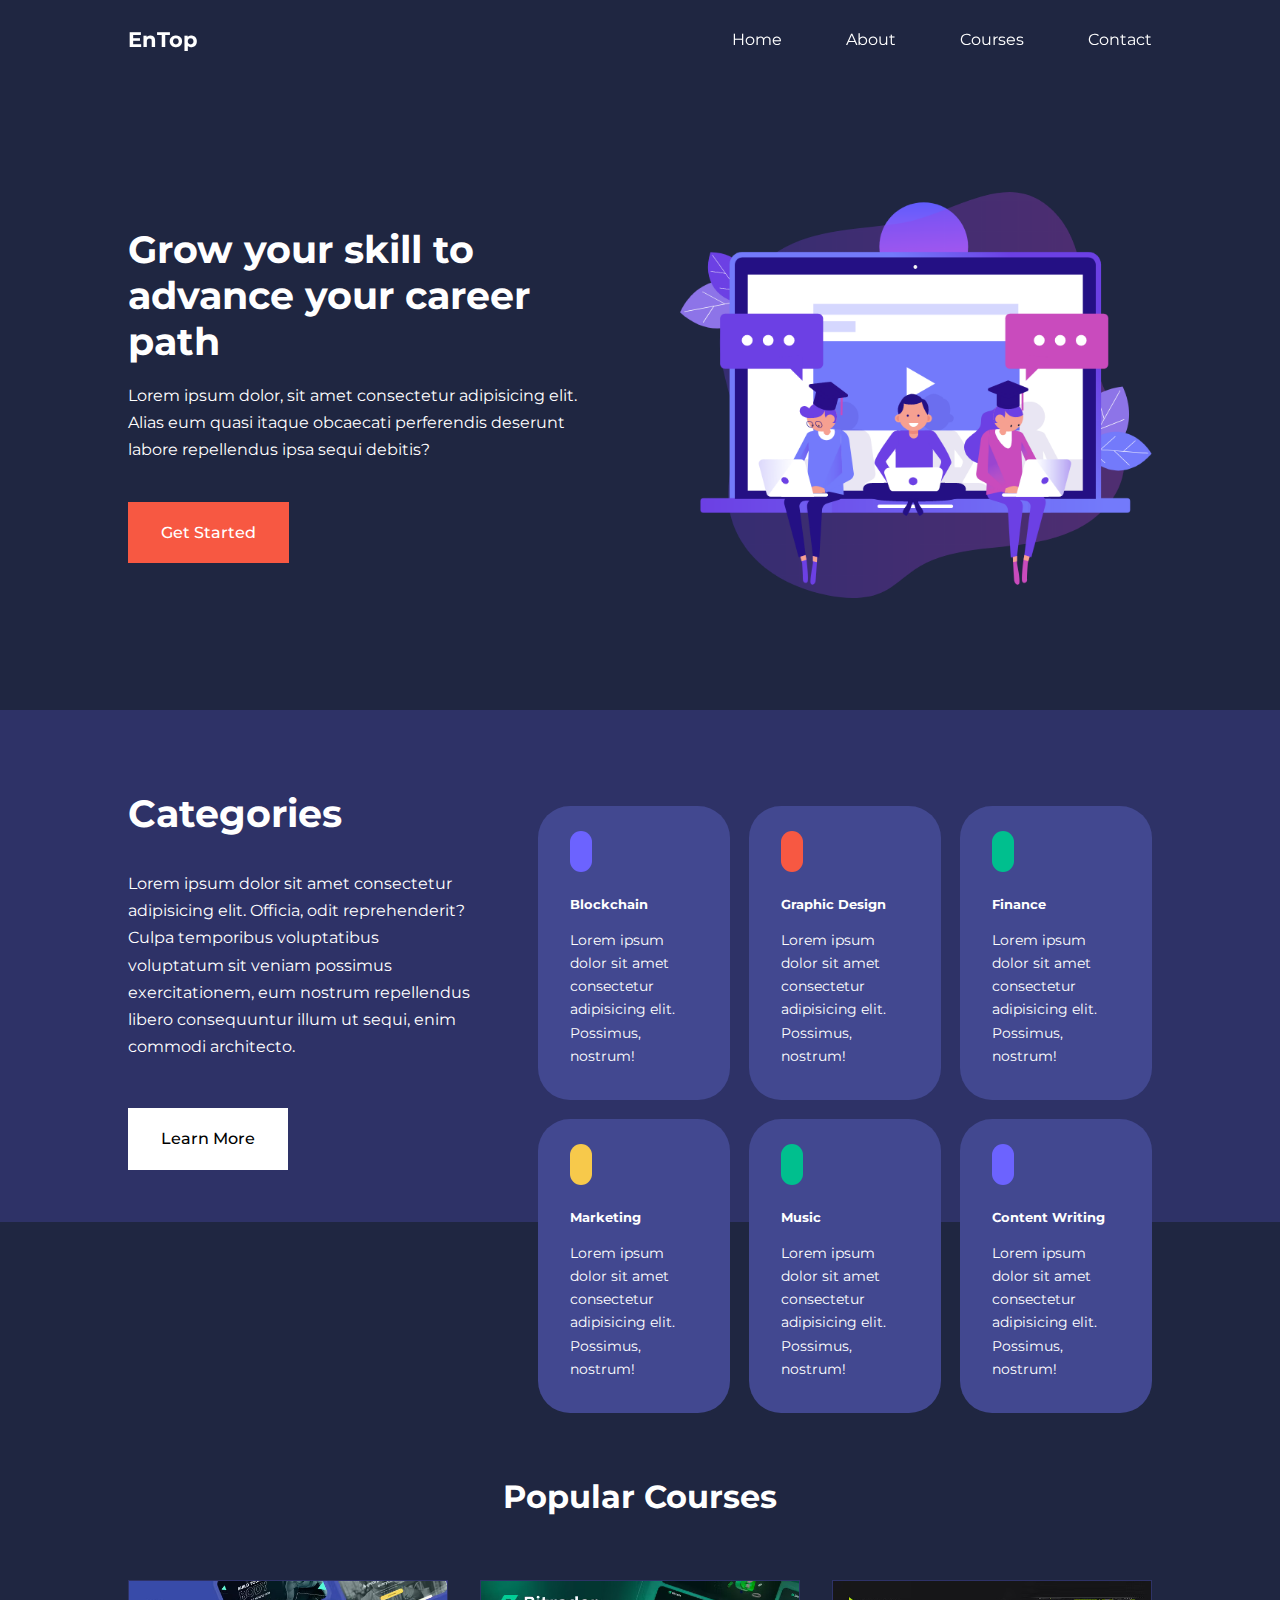
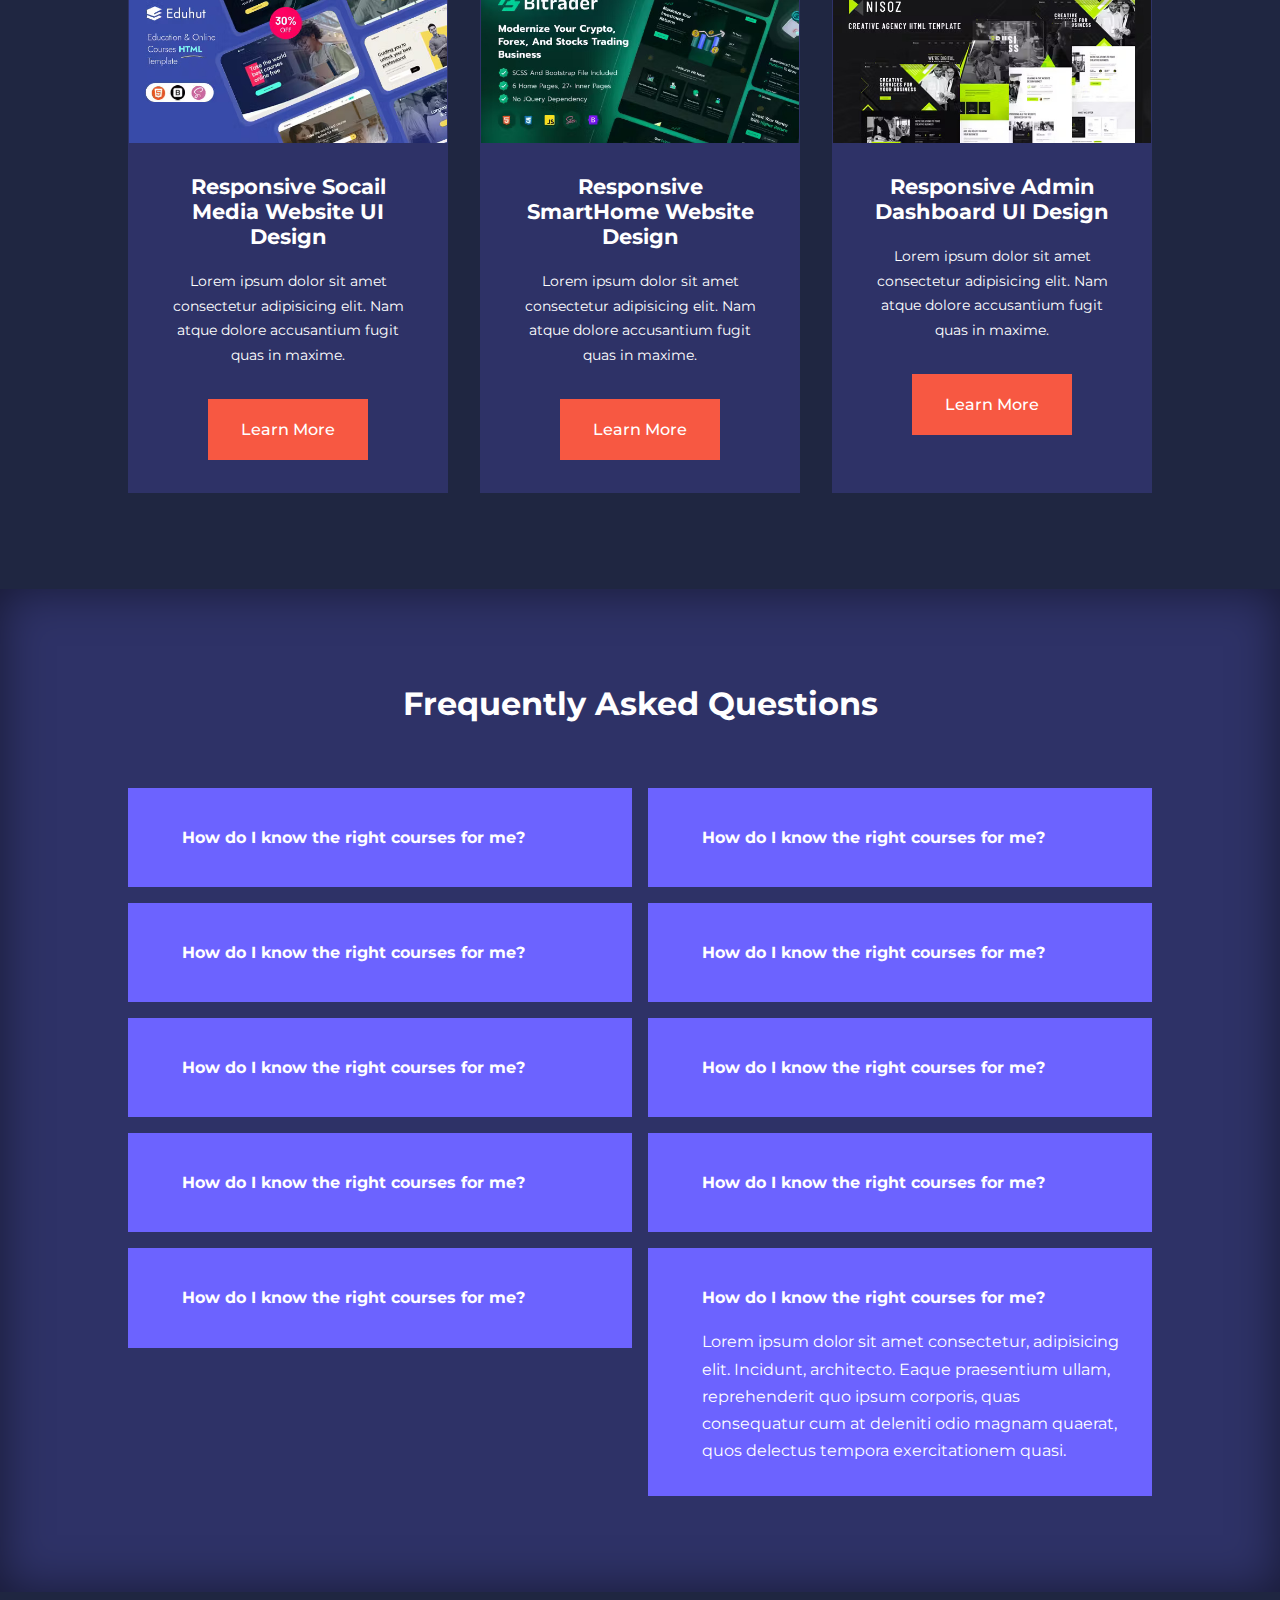
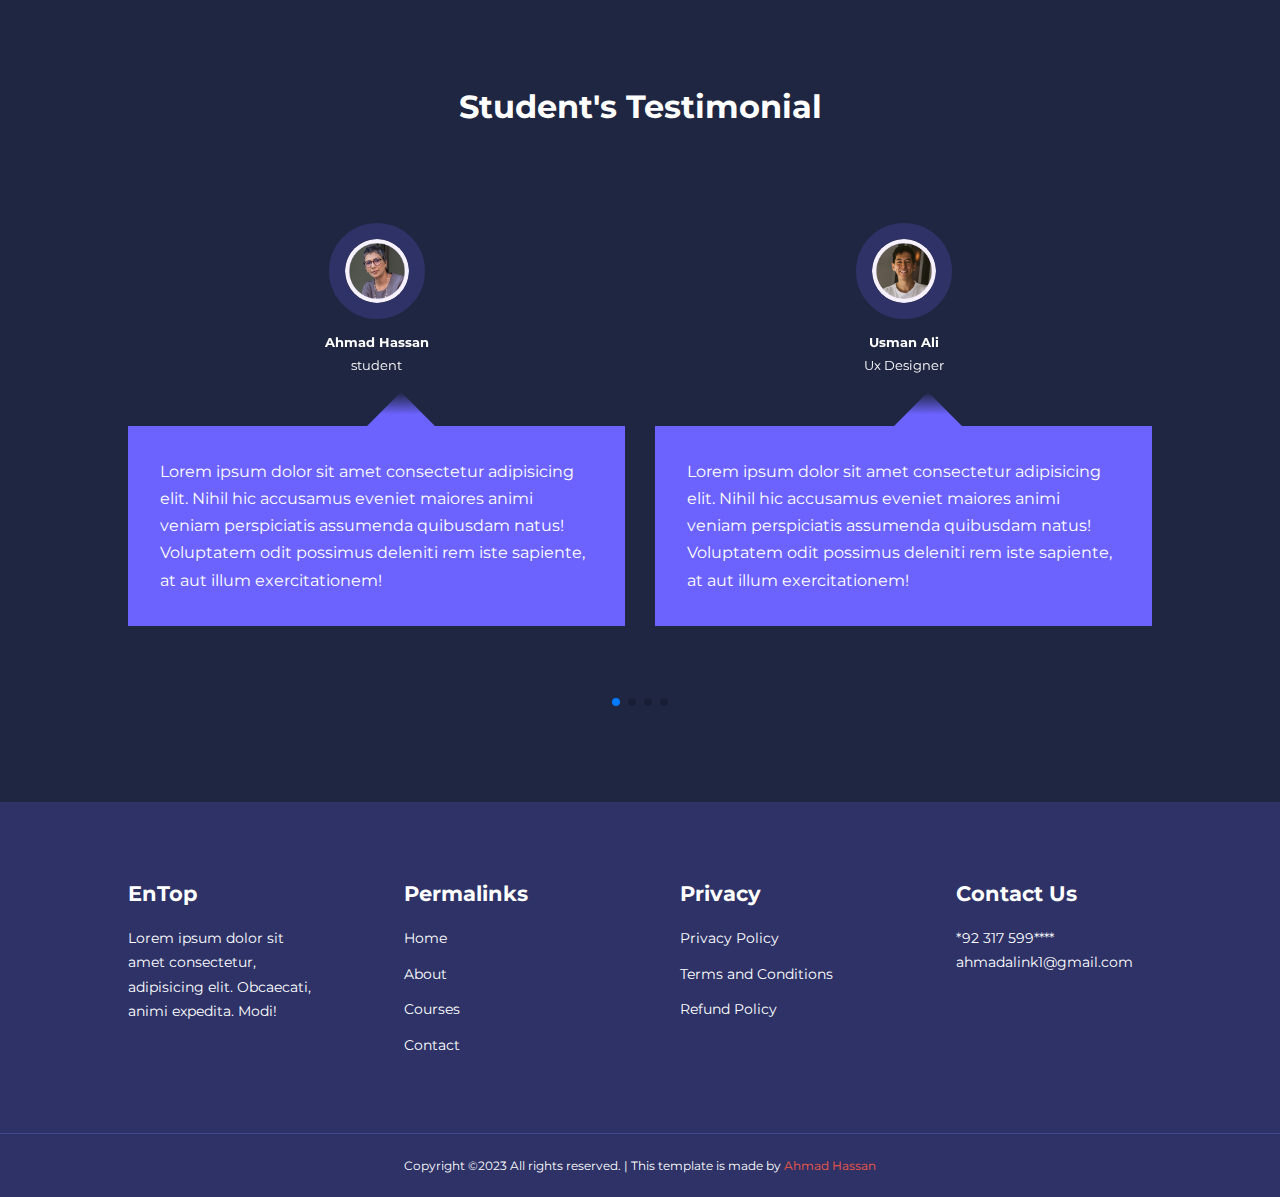
==== index.html @ 5200e000 "initial commit" ====
<!DOCTYPE html>
<html lang="en">

<head>
  <meta charset="UTF-8" />
  <meta name="viewport" content="width=device-width, initial-scale=1.0" />
  <link rel="stylesheet" href="./css/style.css" />

  <!-- IconScout CDN Link -->
  <link rel="stylesheet" href="https://unicons.iconscout.com/release/v4.0.8/css/line.css" />

  <!-- SwiperJS CDN Link -->
  <link rel="stylesheet" href="https://cdn.jsdelivr.net/npm/swiper@10/swiper-bundle.min.css" />

  <title>Educational Website</title>
</head>

<body>
  <!-- ================== Navbar Section ======================= -->
  <nav>
    <div class="container nav-container">
      <a href="index.html">
        <h4>EnTop</h4>
      </a>
      <ul class="nav-menu">
        <li><a href="index.html">Home</a></li>
        <li><a href="about.html">About</a></li>
        <li><a href="courses.html">Courses</a></li>
        <li><a href="contact.html">Contact</a></li>
      </ul>
      <button id="open-menu-btn"><i class="uil uil-bars"></i></button>
      <button id="close-menu-btn"><i class="uil uil-multiply"></i></button>
    </div>
  </nav>



  <!-- ==================== Header Section ===================== -->
  <header>
    <div class="container header-container">
      <div class="header-left">
        <h1>Grow your skill to advance your career path</h1>
        <p>
          Lorem ipsum dolor, sit amet consectetur adipisicing elit. Alias eum
          quasi itaque obcaecati perferendis deserunt labore repellendus ipsa
          sequi debitis?
        </p>
        <a href="courses.html" class="btn btn-primary">Get Started</a>
      </div>

      <div class="header-right">
        <div class="header-right-image">
          <img src="/images/header.png" alt="Header Image" />
        </div>
      </div>
    </div>
  </header>



  <!-- ==================== Category Section ===================== -->
  <section class="categories">
    <div class="container categories-container">
      <div class="categories-left">
        <h1>Categories</h1>
        <p>
          Lorem ipsum dolor sit amet consectetur adipisicing elit. Officia,
          odit reprehenderit? Culpa temporibus voluptatibus voluptatum sit
          veniam possimus exercitationem, eum nostrum repellendus libero
          consequuntur illum ut sequi, enim commodi architecto.
        </p>
        <a href="#" class="btn">Learn More</a>
      </div>

      <div class="categories-right">
        <article class="category">
          <span class="category-icon"><i class="uil uil-bitcoin-circle"></i></span>
          <h5>Blockchain</h5>
          <p>
            Lorem ipsum dolor sit amet consectetur adipisicing elit. Possimus,
            nostrum!
          </p>
        </article>

        <article class="category">
          <span class="category-icon"><i class="uil uil-palette"></i></span>
          <h5>Graphic Design</h5>
          <p>
            Lorem ipsum dolor sit amet consectetur adipisicing elit. Possimus,
            nostrum!
          </p>
        </article>

        <article class="category">
          <span class="category-icon"><i class="uil uil-usd-circle"></i></span>
          <h5>Finance</h5>
          <p>
            Lorem ipsum dolor sit amet consectetur adipisicing elit. Possimus,
            nostrum!
          </p>
        </article>

        <article class="category">
          <span class="category-icon"><i class="uil uil-megaphone"></i></span>
          <h5>Marketing</h5>
          <p>
            Lorem ipsum dolor sit amet consectetur adipisicing elit. Possimus,
            nostrum!
          </p>
        </article>

        <article class="category">
          <span class="category-icon"><i class="uil uil-music"></i></span>
          <h5>Music</h5>
          <p>
            Lorem ipsum dolor sit amet consectetur adipisicing elit. Possimus,
            nostrum!
          </p>
        </article>

        <article class="category">
          <span class="category-icon"><i class="uil uil-edit-alt"></i></span>
          <h5>Content Writing</h5>
          <p>
            Lorem ipsum dolor sit amet consectetur adipisicing elit. Possimus,
            nostrum!
          </p>
        </article>
      </div>
    </div>
  </section>



  <!-- ==================== Courses Section ===================== -->
  <section class="courses">
    <h2>Popular Courses</h2>
    <div class="container courses-container">
      <article class="course">
        <div class="course-image">
          <img src="/images/courses/course1.jpg" alt="course1 img">
        </div>
        <div class="course-info">
          <h4>Responsive Socail Media Website UI Design</h4>
          <p>Lorem ipsum dolor sit amet consectetur adipisicing elit. Nam atque dolore accusantium fugit quas in maxime.
          </p>
          <a href="courses.html" class="btn btn-primary">Learn More</a>
        </div>
      </article>

      <article class="course">
        <div class="course-image">
          <img src="/images/courses/course2.jpg" alt="course2 img">
        </div>
        <div class="course-info">
          <h4>Responsive SmartHome Website Design</h4>
          <p>Lorem ipsum dolor sit amet consectetur adipisicing elit. Nam atque dolore accusantium fugit quas in maxime.
          </p>
          <a href="courses.html" class="btn btn-primary">Learn More</a>
        </div>
      </article>

      <article class="course">
        <div class="course-image">
          <img src="/images/courses/course3.jpg" alt="course3 img">
        </div>
        <div class="course-info">
          <h4>Responsive Admin Dashboard UI Design</h4>
          <p>Lorem ipsum dolor sit amet consectetur adipisicing elit. Nam atque dolore accusantium fugit quas in maxime.
          </p>
          <a href="courses.html" class="btn btn-primary">Learn More</a>
      </article>
    </div>
    </div>
  </section>



  <!-- ==================== FAQs Section ===================== -->
  <section class="faqs">
    <h2>Frequently Asked Questions</h2>
    <div class="container faqs-container">
      <article class="faq">
        <div class="faq-icon"><i class="uil uil-plus"></i></div>
        <div class="question-answer">
          <h4>How do I know the right courses for me?</h4>
          <p>Lorem ipsum dolor sit amet consectetur, adipisicing elit. Incidunt, architecto. Eaque praesentium ullam,
            reprehenderit quo ipsum corporis, quas consequatur cum at deleniti odio magnam quaerat, quos delectus
            tempora exercitationem quasi.</p>
        </div>
      </article>

      <article class="faq">
        <div class="faq-icon"><i class="uil uil-plus"></i></div>
        <div class="question-answer">
          <h4>How do I know the right courses for me?</h4>
          <p>Lorem ipsum dolor sit amet consectetur, adipisicing elit. Incidunt, architecto. Eaque praesentium ullam,
            reprehenderit quo ipsum corporis, quas consequatur cum at deleniti odio magnam quaerat, quos delectus
            tempora exercitationem quasi.</p>
        </div>
      </article>

      <article class="faq">
        <div class="faq-icon"><i class="uil uil-plus"></i></div>
        <div class="question-answer">
          <h4>How do I know the right courses for me?</h4>
          <p>Lorem ipsum dolor sit amet consectetur, adipisicing elit. Incidunt, architecto. Eaque praesentium ullam,
            reprehenderit quo ipsum corporis, quas consequatur cum at deleniti odio magnam quaerat, quos delectus
            tempora exercitationem quasi.</p>
        </div>
      </article>

      <article class="faq">
        <div class="faq-icon"><i class="uil uil-plus"></i></div>
        <div class="question-answer">
          <h4>How do I know the right courses for me?</h4>
          <p>Lorem ipsum dolor sit amet consectetur, adipisicing elit. Incidunt, architecto. Eaque praesentium ullam,
            reprehenderit quo ipsum corporis, quas consequatur cum at deleniti odio magnam quaerat, quos delectus
            tempora exercitationem quasi.</p>
        </div>
      </article>

      <article class="faq">
        <div class="faq-icon"><i class="uil uil-plus"></i></div>
        <div class="question-answer">
          <h4>How do I know the right courses for me?</h4>
          <p>Lorem ipsum dolor sit amet consectetur, adipisicing elit. Incidunt, architecto. Eaque praesentium ullam,
            reprehenderit quo ipsum corporis, quas consequatur cum at deleniti odio magnam quaerat, quos delectus
            tempora exercitationem quasi.</p>
        </div>
      </article>

      <article class="faq">
        <div class="faq-icon"><i class="uil uil-plus"></i></div>
        <div class="question-answer">
          <h4>How do I know the right courses for me?</h4>
          <p>Lorem ipsum dolor sit amet consectetur, adipisicing elit. Incidunt, architecto. Eaque praesentium ullam,
            reprehenderit quo ipsum corporis, quas consequatur cum at deleniti odio magnam quaerat, quos delectus
            tempora exercitationem quasi.</p>
        </div>
      </article>

      <article class="faq">
        <div class="faq-icon"><i class="uil uil-plus"></i></div>
        <div class="question-answer">
          <h4>How do I know the right courses for me?</h4>
          <p>Lorem ipsum dolor sit amet consectetur, adipisicing elit. Incidunt, architecto. Eaque praesentium ullam,
            reprehenderit quo ipsum corporis, quas consequatur cum at deleniti odio magnam quaerat, quos delectus
            tempora exercitationem quasi.</p>
        </div>
      </article>

      <article class="faq">
        <div class="faq-icon"><i class="uil uil-plus"></i></div>
        <div class="question-answer">
          <h4>How do I know the right courses for me?</h4>
          <p>Lorem ipsum dolor sit amet consectetur, adipisicing elit. Incidunt, architecto. Eaque praesentium ullam,
            reprehenderit quo ipsum corporis, quas consequatur cum at deleniti odio magnam quaerat, quos delectus
            tempora exercitationem quasi.</p>
        </div>
      </article>

      <article class="faq">
        <div class="faq-icon"><i class="uil uil-plus"></i></div>
        <div class="question-answer">
          <h4>How do I know the right courses for me?</h4>
          <p>Lorem ipsum dolor sit amet consectetur, adipisicing elit. Incidunt, architecto. Eaque praesentium ullam,
            reprehenderit quo ipsum corporis, quas consequatur cum at deleniti odio magnam quaerat, quos delectus
            tempora exercitationem quasi.</p>
        </div>
      </article>

      <article class="faq open">
        <div class="faq-icon"><i class="uil uil-plus"></i></div>
        <div class="question-answer">
          <h4>How do I know the right courses for me?</h4>
          <p>Lorem ipsum dolor sit amet consectetur, adipisicing elit. Incidunt, architecto. Eaque praesentium ullam,
            reprehenderit quo ipsum corporis, quas consequatur cum at deleniti odio magnam quaerat, quos delectus
            tempora exercitationem quasi.</p>
        </div>
      </article>
    </div>
  </section>



  <!-- ==================== Testimonial Section ===================== -->
  <section class="container testimonials-container mySwiper">
    <h2>Student's Testimonial</h2>
    <div class="swiper-wrapper">

      <article class="testimonial swiper-slide">
        <div class="avatar">
          <img src="/images/testimonial/testimonial1.png" alt="testimonial1">
        </div>
        <div class="testimonial-info">
          <h5>Ahmad Hassan</h5>
          <small>student</small>
        </div>
        <div class="testimonial-body">
          <p>
            Lorem ipsum dolor sit amet consectetur adipisicing elit. Nihil hic accusamus eveniet maiores animi veniam
            perspiciatis assumenda quibusdam natus! Voluptatem odit possimus deleniti rem iste sapiente, at aut illum
            exercitationem!
          </p>
        </div>
      </article>

      <article class="testimonial swiper-slide">
        <div class="avatar">
          <img src="/images/testimonial/testimonial2.png" alt="testimonial2">
        </div>
        <div class="testimonial-info">
          <h5>Usman Ali</h5>
          <small>Ux Designer</small>
        </div>
        <div class="testimonial-body">
          <p>
            Lorem ipsum dolor sit amet consectetur adipisicing elit. Nihil hic accusamus eveniet maiores animi veniam
            perspiciatis assumenda quibusdam natus! Voluptatem odit possimus deleniti rem iste sapiente, at aut illum
            exercitationem!
          </p>
        </div>
      </article>

      <article class="testimonial swiper-slide">
        <div class="avatar">
          <img src="/images/testimonial/testimonial3.png" alt="testimonial3">
        </div>
        <div class="testimonial-info">
          <h5>Bilal Malik</h5>
          <small>student</small>
        </div>
        <div class="testimonial-body">
          <p>
            Lorem ipsum dolor sit amet consectetur adipisicing elit. Nihil hic accusamus eveniet maiores animi veniam
            perspiciatis assumenda quibusdam natus! Voluptatem odit possimus deleniti rem iste sapiente, at aut illum
            exercitationem!
          </p>
        </div>
      </article>

      <article class="testimonial swiper-slide">
        <div class="avatar">
          <img src="/images/testimonial/testimonial4.png" alt="testimonial4">
        </div>
        <div class="testimonial-info">
          <h5>Muhammad Uzair</h5>
          <small>student</small>
        </div>
        <div class="testimonial-body">
          <p>
            Lorem ipsum dolor sit amet consectetur adipisicing elit. Nihil hic accusamus eveniet maiores animi veniam
            perspiciatis assumenda quibusdam natus! Voluptatem odit possimus deleniti rem iste sapiente, at aut illum
            exercitationem!
          </p>
        </div>
      </article>

      <article class="testimonial swiper-slide">
        <div class="avatar">
          <img src="/images/testimonial/testimonial5.png" alt="testimonial5">
        </div>
        <div class="testimonial-info">
          <h5>Abdullah</h5>
          <small>student</small>
        </div>
        <div class="testimonial-body">
          <p>
            Lorem ipsum dolor sit amet consectetur adipisicing elit. Nihil hic accusamus eveniet maiores animi veniam
            perspiciatis assumenda quibusdam natus! Voluptatem odit possimus deleniti rem iste sapiente, at aut illum
            exercitationem!
          </p>
        </div>
      </article>
    </div>
    <div class="swiper-pagination"></div>
  </section>



    <!-- ==================== Footer Section ===================== -->
    <footer class="footer">
    <div class="container footer-container">

      <div class="footer-1">
        <a href="index.html" class="footer-logo"><h4>EnTop</h4></a>
        <p>Lorem ipsum dolor sit amet consectetur, adipisicing elit. Obcaecati, animi expedita. Modi!</p>
      </div>

      <div class="footer-2">
        <h4>Permalinks</h4>
        <ul class="permalinks">
          <li><a href="index.html">Home</a></li>
          <li><a href="about.html">About</a></li>
          <li><a href="courses.html">Courses</a></li>
          <li><a href="contact.html">Contact</a></li>
        </ul>
      </div>

      <div class="footer-3">
        <h4>Privacy</h4>
        <ul class="privacy">
          <li><a href="#">Privacy Policy</a></li>
          <li><a href="#"></a>Terms and Conditions</li>
          <li><a href="#">Refund Policy</a></li>
        </ul>
      </div>

      <div class="footer-4">
        <h4>Contact Us</h4>
        <p>*92 317 599****</p>
        <p>ahmadalink1@gmail.com</p>
        <ul class="footer-social-links">
          <li><a href="facebook.com"><i class="uil uil-facebook"></i></a></li>
          <li><a href="instagram.com"><i class="uil uil-instagram"></i></a></li>
          <li><a href="twitter.com"><i class="uil uil-twitter"></i></a></li>
          <li><a href="linkedin.com"><i class="uil uil-linkedin"></i></a></li>
        </ul>
      </div>

    </div>
    <div class="footer-copyright">
      <small>Copyright ©2023 All rights reserved. | This template is made by <span class="copyright-name">Ahmad Hassan</span></small>
    </div>
  </footer>

  <script src="https://cdn.jsdelivr.net/npm/swiper@10/swiper-bundle.min.js"></script>
  <script src="/main.js"></script>

  <script>
    var swiper = new Swiper(".mySwiper", {
      slidesPerView: 1,
      spaceBetween: 30,
      pagination: {
        el: ".swiper-pagination",
        clickable: true,
      },
      // when width is >= 600px
      breakpoints: {
        600: {
          slidesPerView: 2
        }
      }
    });
  </script>

</body>
</html>
---- css/style.css ----
@import url('https://fonts.googleapis.com/css2?family=Montserrat:wght@300;400;500;600;700;800;900&display=swap');

*{
    margin: 0;
    padding: 0;
    border: 0;
    outline: 0;
    box-sizing: border-box;
    text-decoration: none;
    list-style: none;
}

:root {
    --color-primary: #6c63ff;
    --color-success: #00bf8e;
    --color-warning: #f7c94b;
    --color-danger: #f75842;
    --color-danger-variant: rgba(247, 88, 66, 0.4);
    --color-white: #fff;
    --color-light: rgba(255, 255, 255, 0.7);
    --color-black: #000;
    --color-bg: #1f2641;
    --color-bg1: #2e3267;
    --color-bg2: #424890;

    --container-width-lg: 80%;
    --container-width-md: 90%;
    --container-width-sm: 94%;

    --transition: all 400ms ease;
}

body{
    font-family: 'Montserrat', sans-serif;
    line-height: 1.7;
    color: var(--color-white);
    background-color: var(--color-bg);
}

.container {
    width: var(--container-width-lg);
    margin: 0 auto;
}

section {
    padding: 6rem 0;
}

section h2 {
    text-align: center;
    padding-bottom: 4rem;
}

h1, h2, h3, h4, h5 {
    line-height: 1.2;
}

h1 {
    font-size: 2.4rem;
}

h2 {
    font-size: 2rem;
}

h3 {
    font-size: 1.6rem;
}

h4 {
    font-size: 1.3rem;
}

a {
    color: var(--color-white);
}

img {
    width: 100%;
    display: block;
    object-fit: cover;
}

.btn {
    display: inline-block;
    background: var(--color-white);
    color: var(--color-black);
    padding: 1rem 2rem;
    border: 1px solid transparent;
    font-weight: 500;
    transition: var(--transition);
}

.btn:hover {
    background: transparent;
    color: var(--color-white);
    border-color: var(--color-white);
}

.btn-primary {
    background: var(--color-danger);
    color: var(--color-white);
}

/* ==================== Navbar ======================= */
nav{
    background: transparent;
    width: 100vw;
    height: 5rem;
    position: fixed;
    top: 0;
    z-index: 11;
}

/* change Navbar style on scroll using Javascript */
.window-scroll {
    background-color: var(--color-primary);
    box-shadow: 0 1rem 2rem rgba(0, 0, 0, 0.2);
}

.nav-container {
    height: 100%;
    display: flex;
    justify-content: space-between;
    align-items: center;
}

nav button {
    display: none;
}

.nav-menu {
    display: flex;
    align-items: center;
    gap: 4rem;
}

.nav-menu a {
    font-weight: 0.9rem;
    transition: var(--transition);
}

.nav-menu a:hover {
    color: var(--color-bg2);
}

/* ==================== Header ======================= */
header {
    position: relative;
    top: 5rem;
    overflow: hidden;
    height: 70vh;
    margin-bottom: 5rem;
}

.header-container {
    display: grid;
    grid-template-columns: 1fr 1fr;
    align-items: center;
    gap: 5rem;
    height: 100%;
}

.header-left p {
    margin: 1rem 0 2.4rem;
}

/* ==================== Categories ======================= */
.categories {
    background: var(--color-bg1);
    height: 32rem;
}

.categories h1 {
    line-height: 1rem;
    margin-bottom: 3rem;
}

.categories-container {
    display: grid;
    grid-template-columns: 40% 60%;
}

.categories-left {
    margin-right: 4rem;
}

.categories-left p {
    margin: 1rem 0 3rem;
}

.categories-right {
    display: grid;
    grid-template-columns: repeat(3, 1fr);
    gap: 1.2rem;
}

.category {
    background: var(--color-bg2);
    padding: 2rem;
    border-radius: 2rem;
    transition: var(--transition);
}

.category:hover {
    box-shadow: 0 3rem 3rem rgba(0, 0, 0, 0.3);
}

.category:nth-child(2) .category-icon {
    background: var(--color-danger);
}

.category:nth-child(3) .category-icon {
    background: var(--color-success);
}

.category:nth-child(4) .category-icon {
    background: var(--color-warning);
}

.category:nth-child(5) .category-icon {
    background: var(--color-success);
}

 
.category-icon {
    background: var(--color-primary);
    padding: 0.7rem;
    border-radius: 0.9rem;

}

.category h5 {
    margin: 2rem 0 1rem;
}

.category p {
    font-size: 0.85rem;
}

/* ==================== Popular Courses ======================= */
.courses {
    margin-top: 10rem;
}

.courses-container {
    display: grid;
    grid-template-columns: repeat(3, 1fr);
    gap: 2rem;
}

.course {
    background: var(--color-bg1);
    text-align: center;
    border: 1px solid transparent;
    transition: var(--transition);
}

.course:hover {
    background: transparent;
    border-color: var(--color-primary);
    /* transition: var(--transition); */
}

.course-info {
    padding: 2rem;
}

.course-info p {
    margin: 1.2rem 0 2rem;
    font-size: 0.9rem;
}

/* ==================== Popular Courses ======================= */
.faqs {
    background: var(--color-bg1);
    box-shadow: inset 0 0 3rem rgba(0, 0, 0, 0.5);
}

.faqs-container {
    display: grid;
    grid-template-columns: 1fr 1fr;
    gap: 1rem;
}

.faq {
    background: var(--color-primary);
    padding: 2rem;
    display: flex;
    align-items: center;
    gap: 1.4rem;
    height: fit-content;
    cursor: pointer;
}

.faq-icon {
    align-self: flex-start;
    font-size: 1.2rem;
}

.faq h4 {
    font-size: 1rem;
    line-height: 2.2rem;
}

.faq p {
    margin-top: 0.8rem;
    display: none;
}

/* show/hide faq answer on click using javascript */
.faq.open p {
    display: block;
}

/* ==================== Popular Courses ======================= */
.testimonials-container {
    overflow-x: hidden;
    position: relative;
    margin-bottom: 5rem;
}

.testimonial {
    padding-top: 2rem;
}

.avatar {
    width: 6rem;
    height: 6rem;
    border-radius: 50%;
    overflow: hidden;
    margin: 0 auto 1rem;
    border: 1rem solid var(--color-bg1);
}

.testimonial-info {
    text-align: center;
}

.testimonial-body {
    background: var(--color-primary);
    padding: 2rem;
    margin-top: 3rem;
    position: relative;
}

.testimonial-body::before {
    content: "";
    display: block;
    background: linear-gradient(135deg, transparent, var(--color-primary), var(--color-primary), var(--color-primary));
    width: 3rem;
    height: 3rem;
    position: absolute;
    left: 50%;
    top: -1.5rem;
    transform: rotate(45deg);
}

/* ==================== Popular Courses ======================= */
footer {
    background: var(--color-bg1);
    padding-top: 5rem;
    font-size: 0.9rem;
}

.footer-container {
    display: grid;
    grid-template-columns: repeat(4, 1fr);
    gap: 5rem;

}

.footer-container > div h4 {
    margin-bottom: 1.2rem;
}

.footer-1 p {
    margin: 0 0 2rem;
}
footer ul li {
    margin-bottom: 0.7rem;
}
footer ul li:hover {
    text-decoration: underline;
}

.footer-social-links {
    display: flex;
    gap: 1rem;
    margin-top: 2rem;
    font-size: 1.2rem;
}

.footer-copyright {
    text-align: center;
    margin-top: 4rem;
    padding: 1.2rem 0;
    border-top: 1px solid var(--color-bg2);
}

.copyright-name {
    color: var(--color-danger);
}


/* ==================== Media Query(Tablets) ======================= */
@media screen and (max-width: 1024px) {
    .container {
        width: var(--container-width-md);
    }

    h1 {
        font-size: 2.2rem;
    }

    h2 {
        font-size: 1.7rem;
    }

    h3 {
        font-size: 1.4rem;
    }

    h4 {
        font-size: 1.2rem;
    }

    /* ==================== Navbar(Tablets) ======================= */
    nav button{
    display: inline-block;
    background: transparent;
    font-size: 1.8rem;
    color: var(--color-white);
    cursor: pointer;
    }

    nav button#close-menu-btn {
        display: none;
    }

    .nav-menu {
        position: fixed;
        top: 5rem;
        right: 5%;
        height: fit-content;
        width: 18rem;
        flex-direction: column;
        gap: 0;
        display: none;
    }

    .nav-menu li {
        width: 100%;
        height: 5.8rem;
        /* animation: name duration timing-function delay iteration-count direction fill-mode; */
        animation: animateNavItems 400ms linear forwards;
        transform-origin: top right;
        opacity: 0;
    }

    .nav-menu li:nth-child(2) {
        animation-delay: 200ms;
    }

    .nav-menu li:nth-child(3) {
        animation-delay: 400ms;
    }

    .nav-menu li:nth-child(4) {
        animation-delay: 600ms;
    }

    @keyframes animateNavItems {
        0% {
            transform: rotate(-90deg) rotateX(90deg) scale(0.1);
        }

        100% {
            transform: rotate(0deg) rotateX(0) scale(1);
            opacity: 1;
        }
    }

    .nav-menu li a {
        background: var(--color-primary);
        box-shadow: -4rem 6rem 10rem rgba(0, 0, 0, 0.6);
        width: 100%;
        height: 100%;
        display: grid;
        place-items: center;
    }

    .nav-menu li a:hover {
        background: var(--color-bg2);
        color: var var(--color-white);
    }

    /* ==================== Header(Tablets) ======================= */
    header {
    height: 52vh;
    margin-bottom: 4rem;
    }

    .header-container {
        gap: 0;
        padding-bottom: 3rem;
    }

    /* ==================== Category(Tablets) ======================= */
    .categories {
        height: auto;
    }

    .categories-container {
        grid-template-columns: 1fr;
        gap: 3rem;
    }

    .categories-left {
        margin-right: 0;
    }

    /* ==================== Popular Courses(Tablets) ======================= */
    .courses {
        margin-top: 0;
    }

    .courses-container {
        grid-template-columns: 1fr 1fr;
    }

    /* ==================== FAQs(Tablets) ======================= */
    .faqs-container {
        grid-template-columns: 1fr;
    }

    .faq {
        padding: 1.5rem;
    }

    /* ==================== Footer(Tablets) ======================= */
    .footer-container {
        grid-template-columns: 1fr 1fr;
    }
}

/* ==================== Media Query(Mobile) ======================= */
@media screen and (max-width: 600px) {
    .container {
        width: var(--container-width-sm);
    }

    /* ==================== Navbar(Mobile) ======================= */
    .nav-menu {
        right: 3rem;
    }

    /* ==================== Header(Mobile) ======================= */
    header {
        height: 100vh;
    }

    .header-container {
        grid-template-columns: 1fr;
        text-align: center;
        margin-top: 0;
    }

    .header-left p {
        margin-bottom: 1.3rem;
    }

    /* Img Problem */
    .header-right-image {
        width: 75%;
        margin: 1.2rem auto 0 auto;
    }

    /* ==================== Categories(Mobile) ======================= */
    .categories-right {
        grid-template-columns: 1fr 1fr;
        gap: 0.7rem;
    }

    .category {
        padding: 1rem;
        border-radius: 1rem;
    }

    .category-icon {
        /* margin-top: 4px; */
        margin-top: 0.25rem;
        display: inline-block;
    }

    /* ==================== Popular Courses(Mobile) ======================= */
    .courses-container {
        grid-template-columns: 1fr;
    }

    /* ==================== Testimonial(Mobile) ======================= */
    .testimonial-body {
        padding: 1.2rem;
    }

    /* ==================== Footer(Mobile) ======================= */
    .footer-container {
        grid-template-columns: 1fr;
        text-align: center;
        gap: 2rem;
    }

    .footer-1 p {
        margin: 1rem auto;
    }

    .footer-social-links {
        justify-content: center;
    }

    .footer-copyright {
        margin-top: 2rem;
    }
}
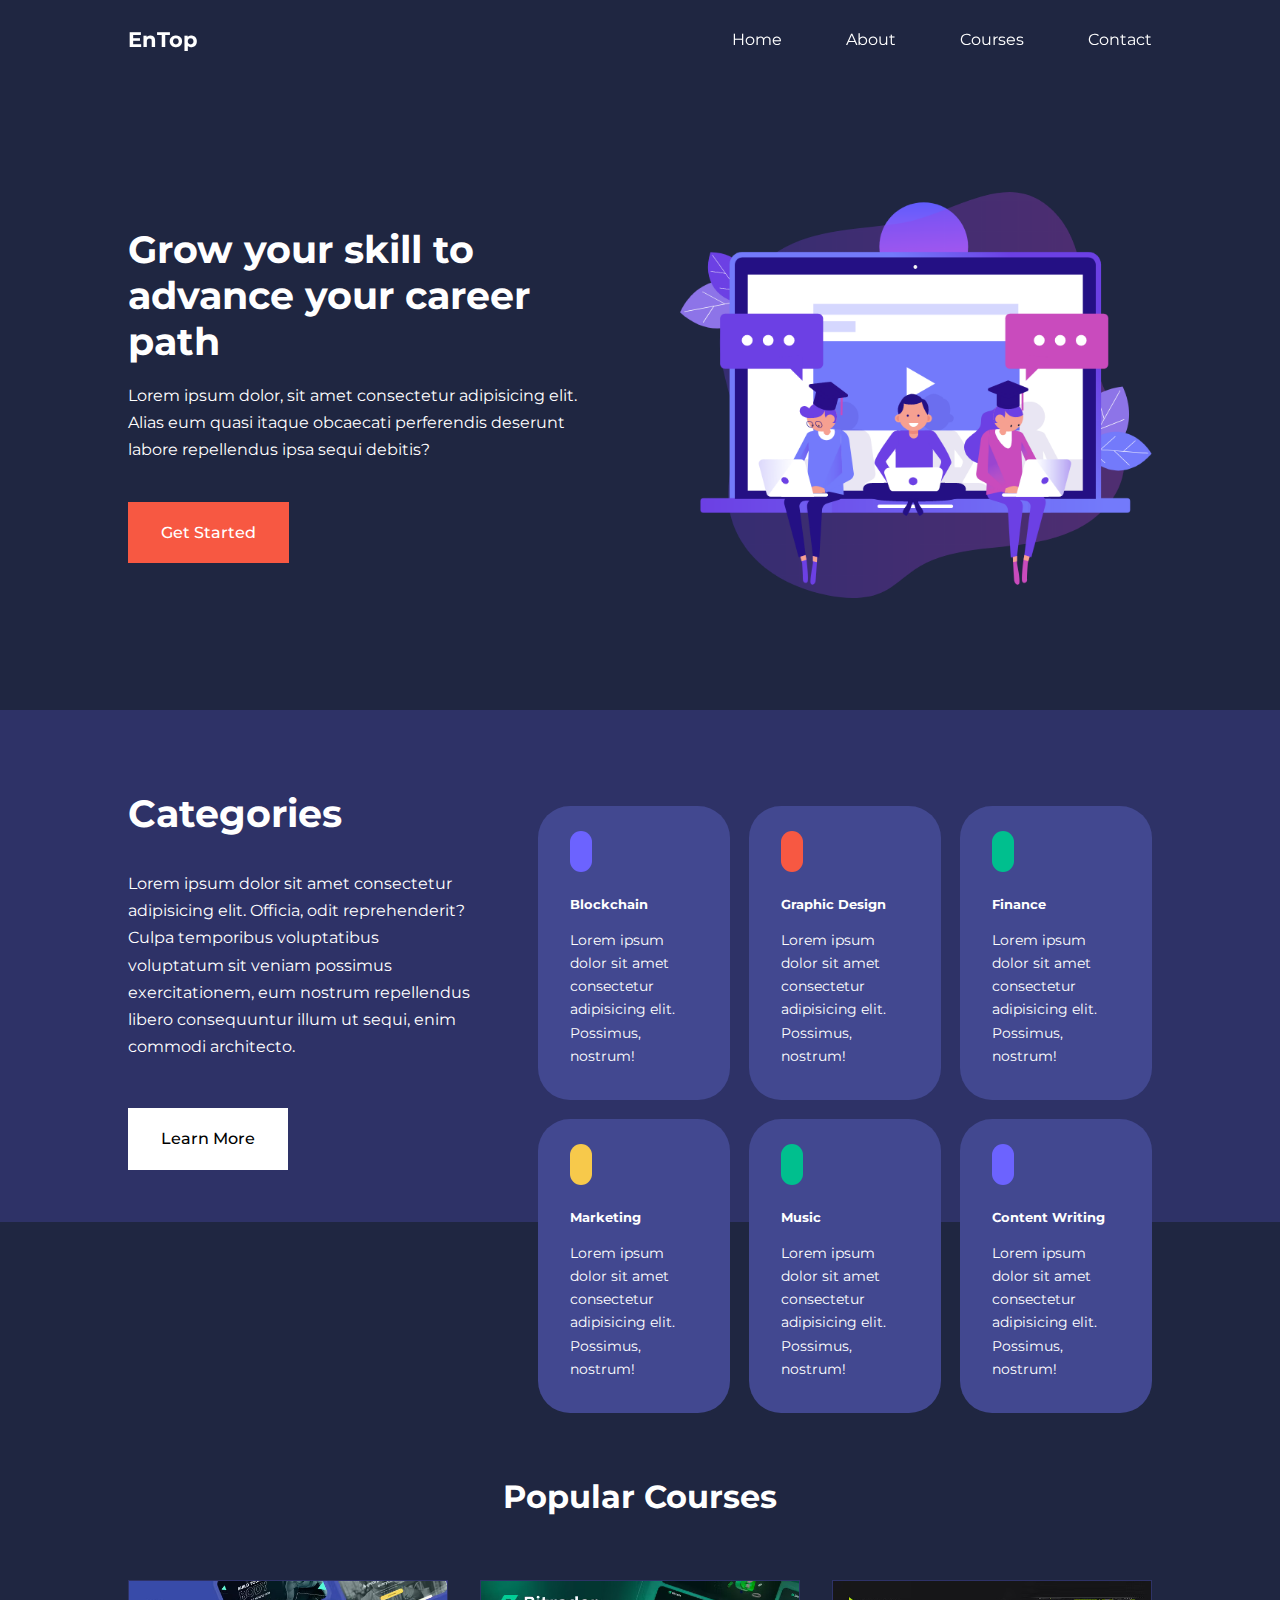
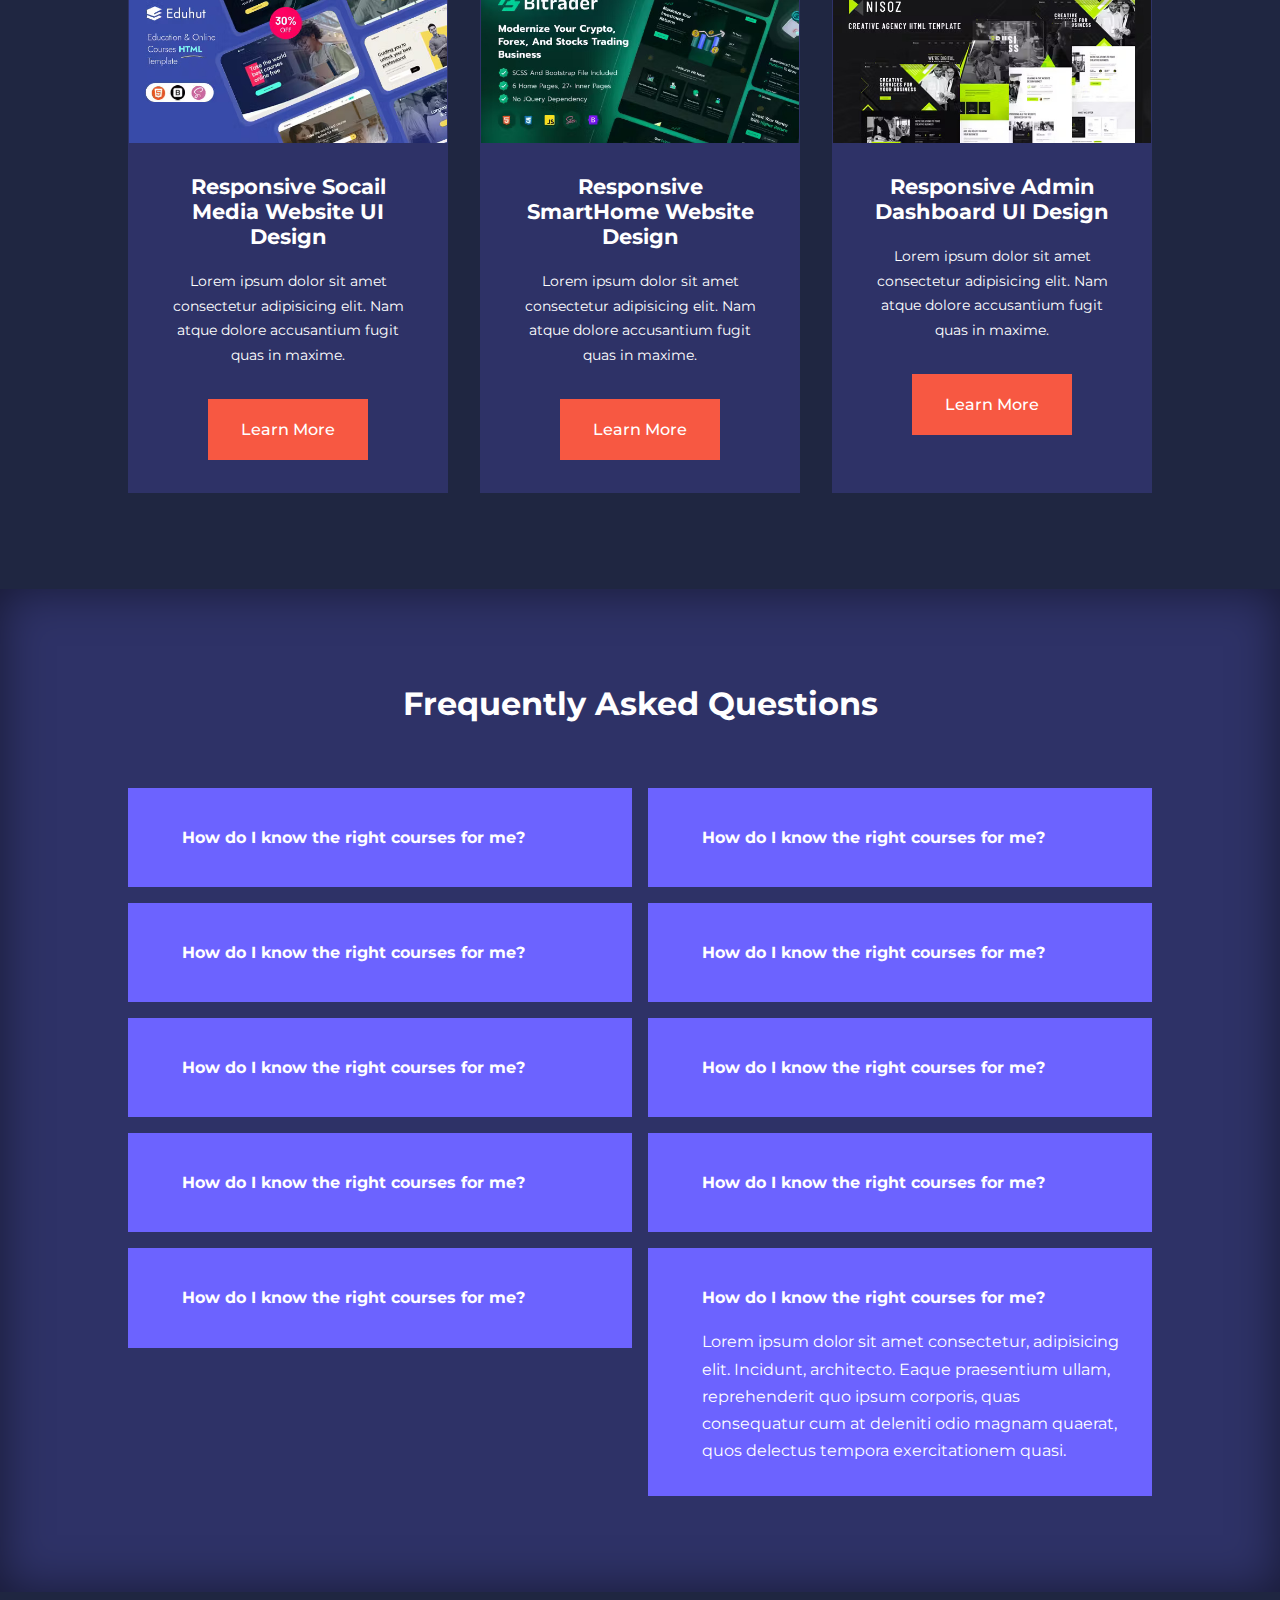
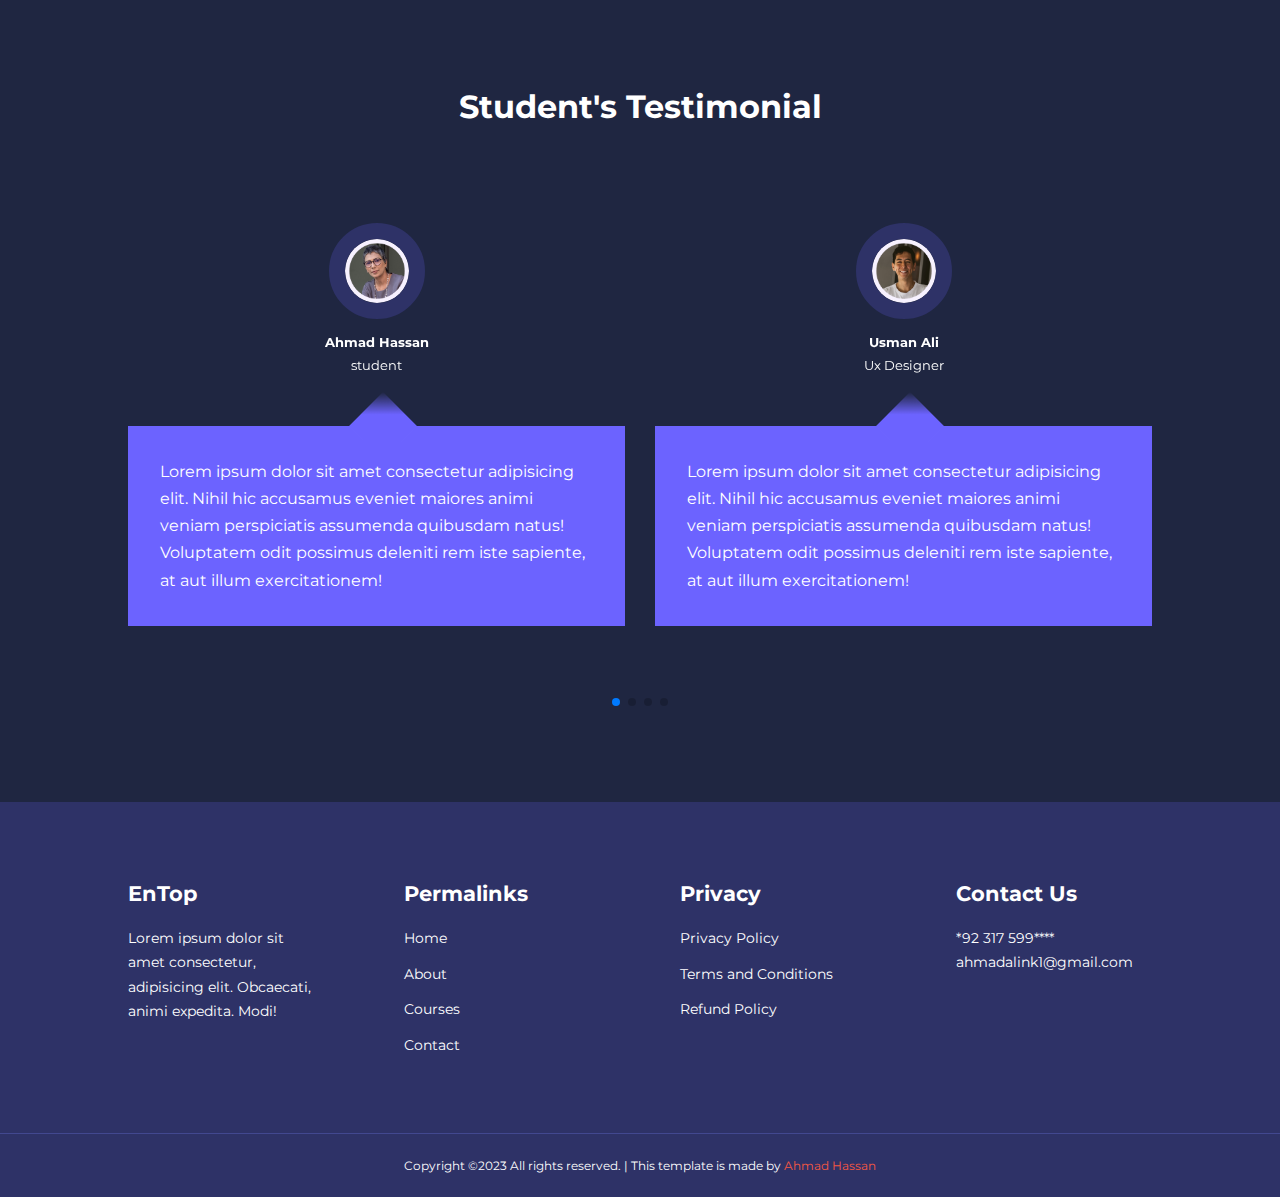
==== commit d6488387: "problem fix" ====
--- a/index.html
+++ b/index.html
@@ -169,8 +169,8 @@
           <p>Lorem ipsum dolor sit amet consectetur adipisicing elit. Nam atque dolore accusantium fugit quas in maxime.
           </p>
           <a href="courses.html" class="btn btn-primary">Learn More</a>
-      </article>
-    </div>
+        </div>
+      </article>
     </div>
   </section>
 
--- a/css/style.css
+++ b/css/style.css
@@ -37,6 +37,7 @@
     background-color: var(--color-bg);
 }
 
+/* ==================== General style ======================= */
 .container {
     width: var(--container-width-lg);
     margin: 0 auto;
@@ -271,7 +272,7 @@
     font-size: 0.9rem;
 }
 
-/* ==================== Popular Courses ======================= */
+/* ==================== FAQs ======================= */
 .faqs {
     background: var(--color-bg1);
     box-shadow: inset 0 0 3rem rgba(0, 0, 0, 0.5);
@@ -313,7 +314,7 @@
     display: block;
 }
 
-/* ==================== Popular Courses ======================= */
+/* ==================== Testimonials ======================= */
 .testimonials-container {
     overflow-x: hidden;
     position: relative;
@@ -351,12 +352,12 @@
     width: 3rem;
     height: 3rem;
     position: absolute;
-    left: 50%;
+    left: 46.5%;
     top: -1.5rem;
     transform: rotate(45deg);
 }
 
-/* ==================== Popular Courses ======================= */
+/* ==================== Footer ======================= */
 footer {
     background: var(--color-bg1);
     padding-top: 5rem;
